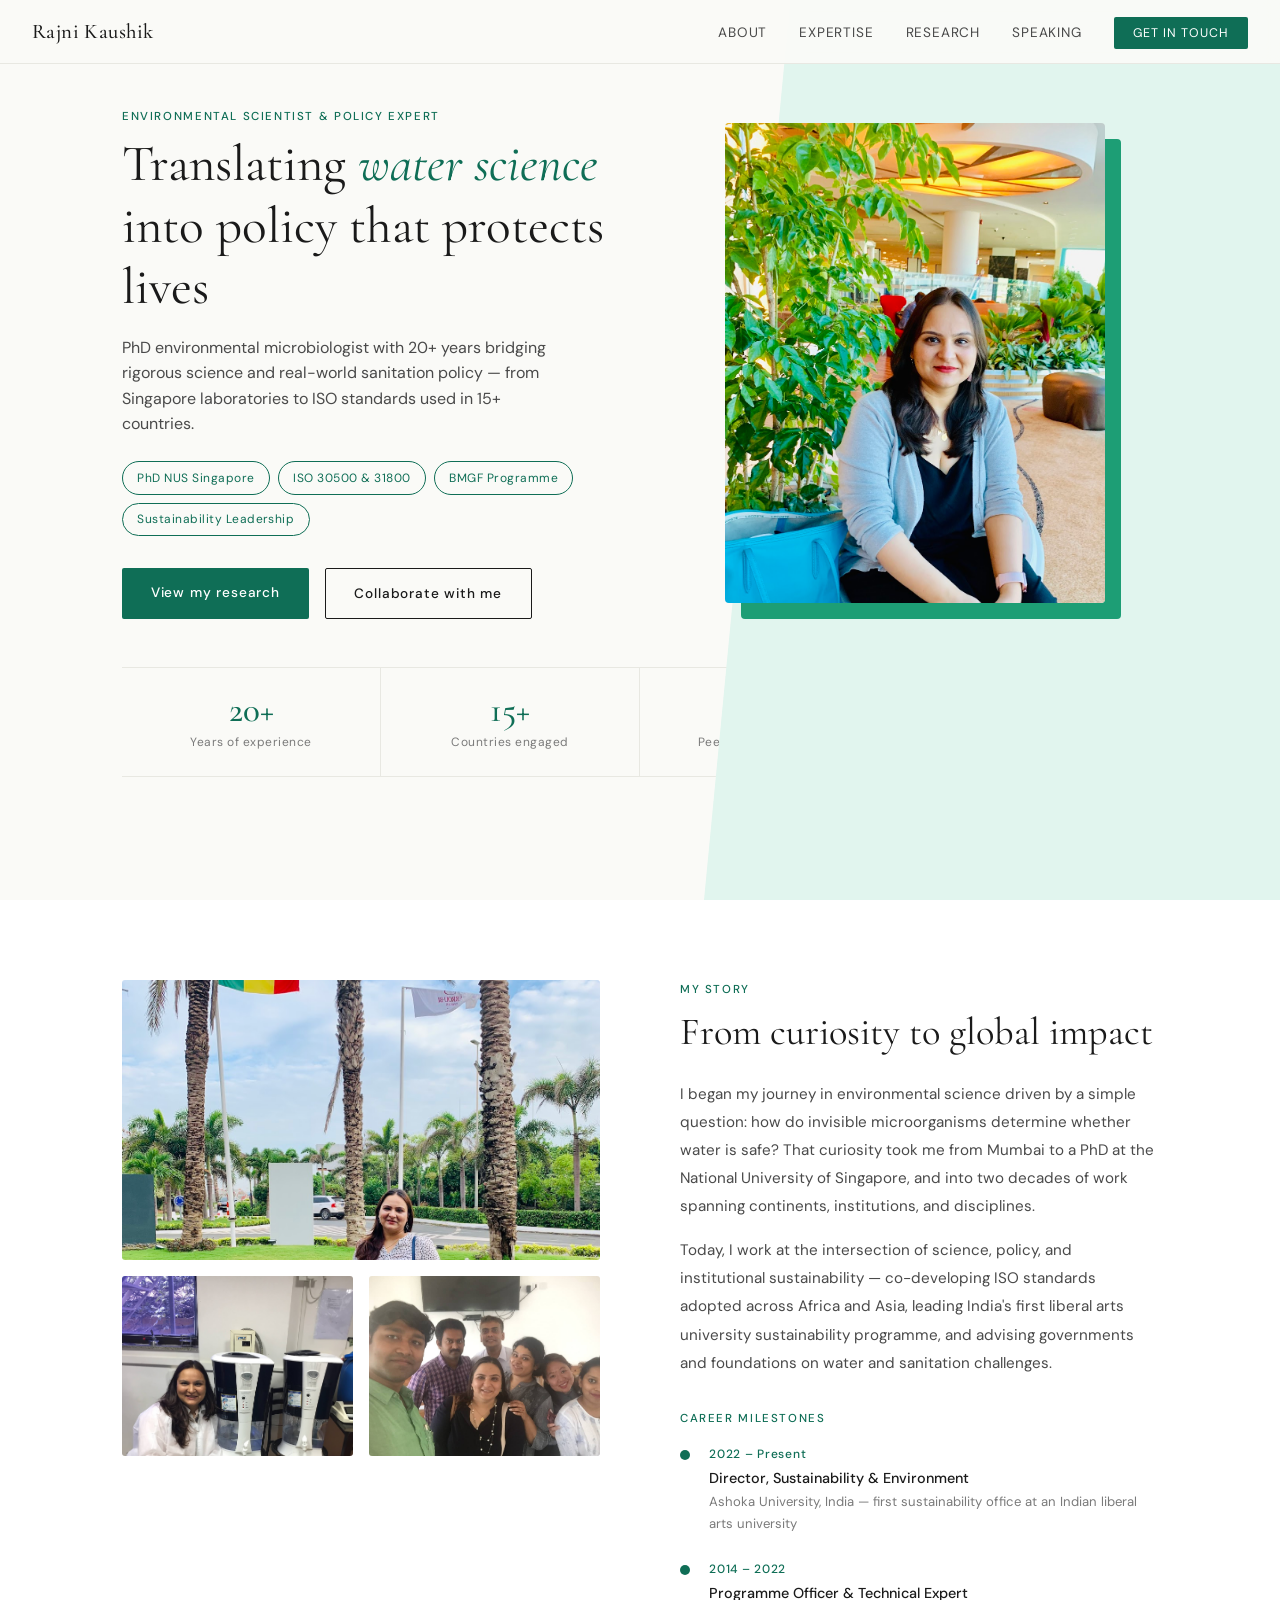
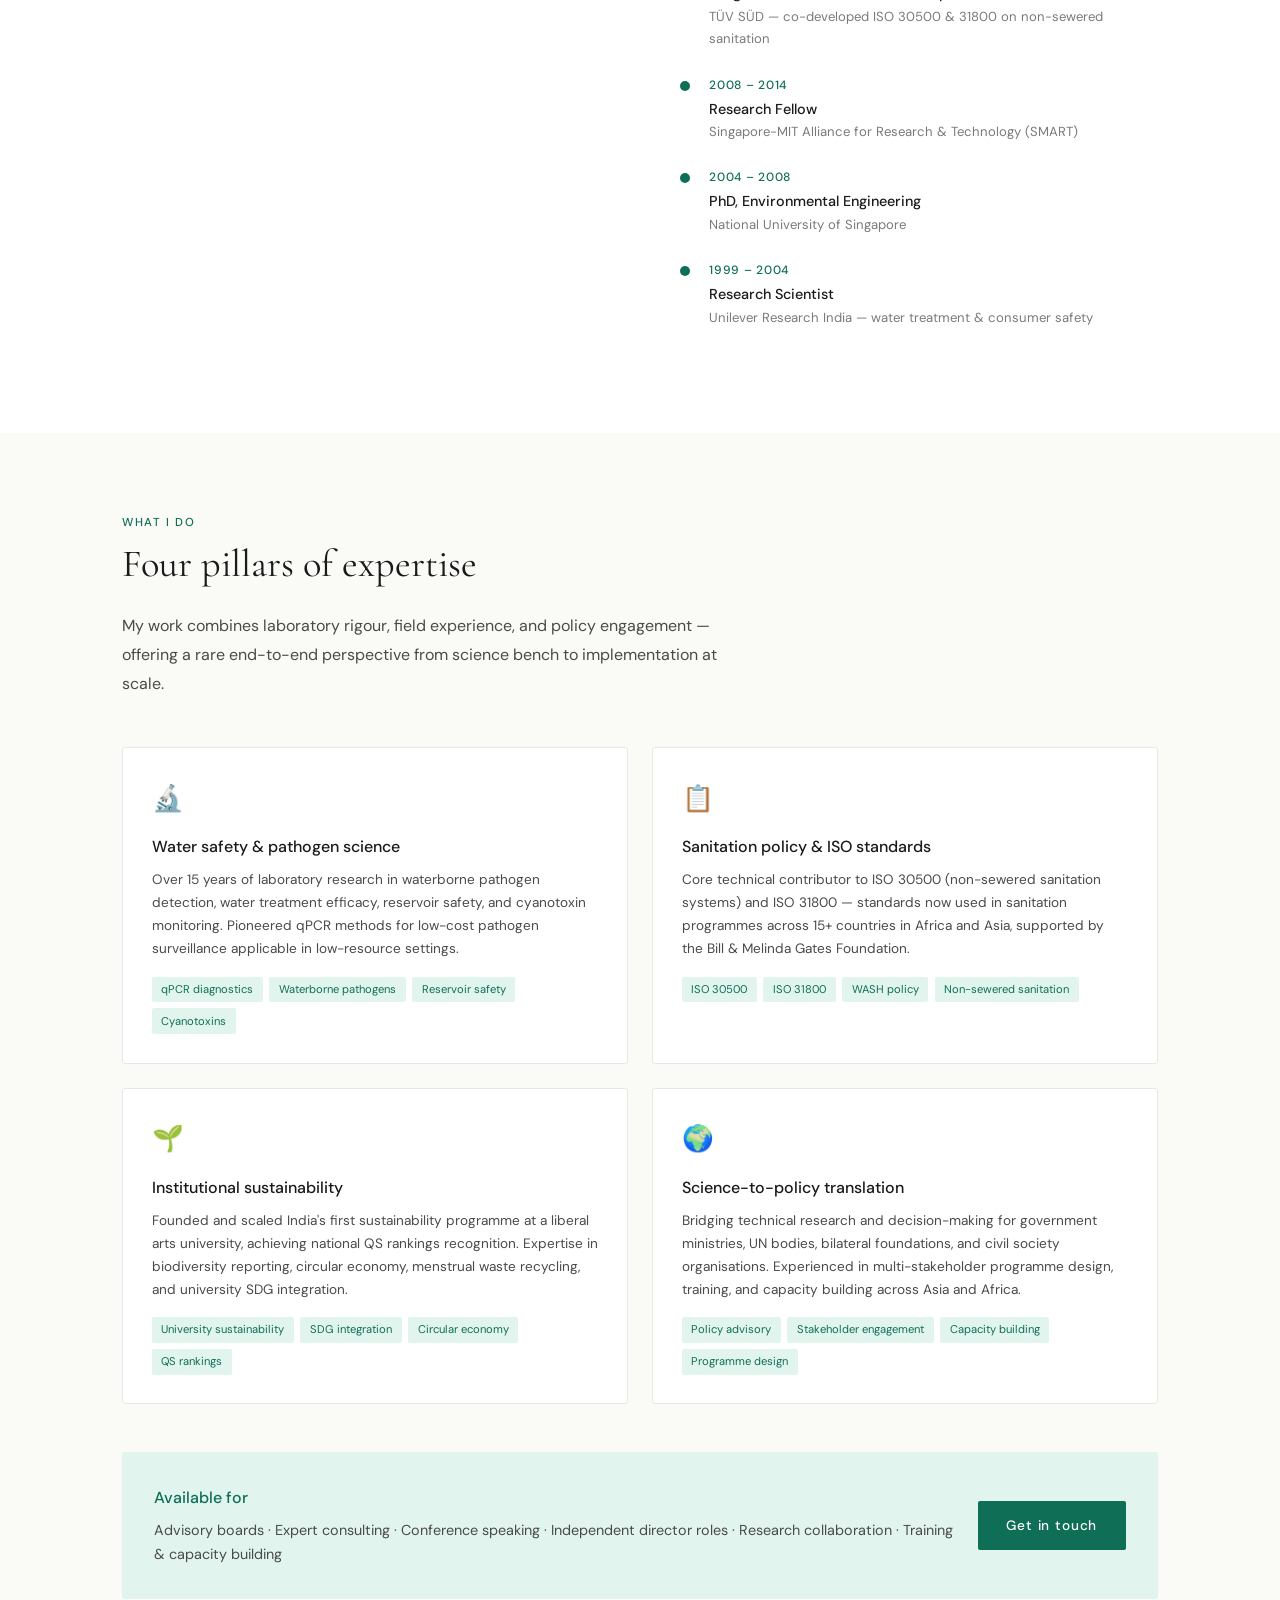
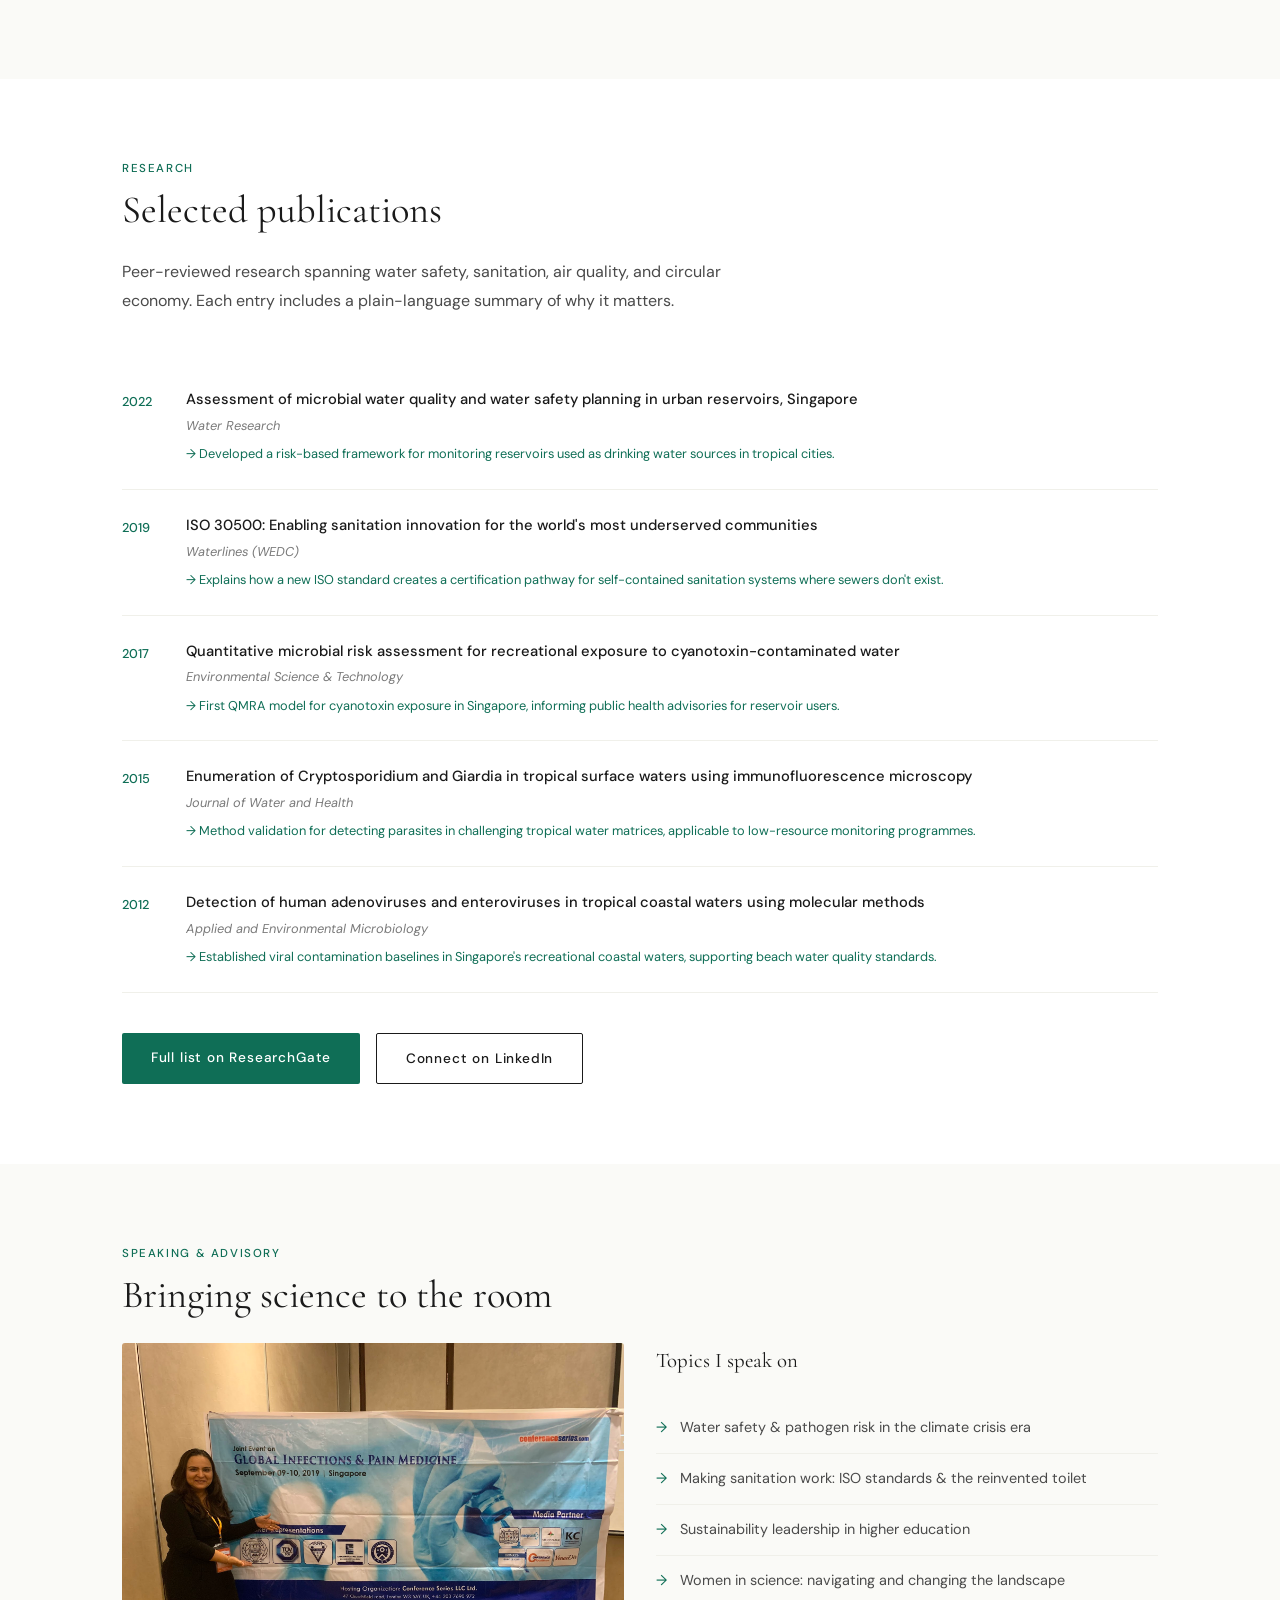
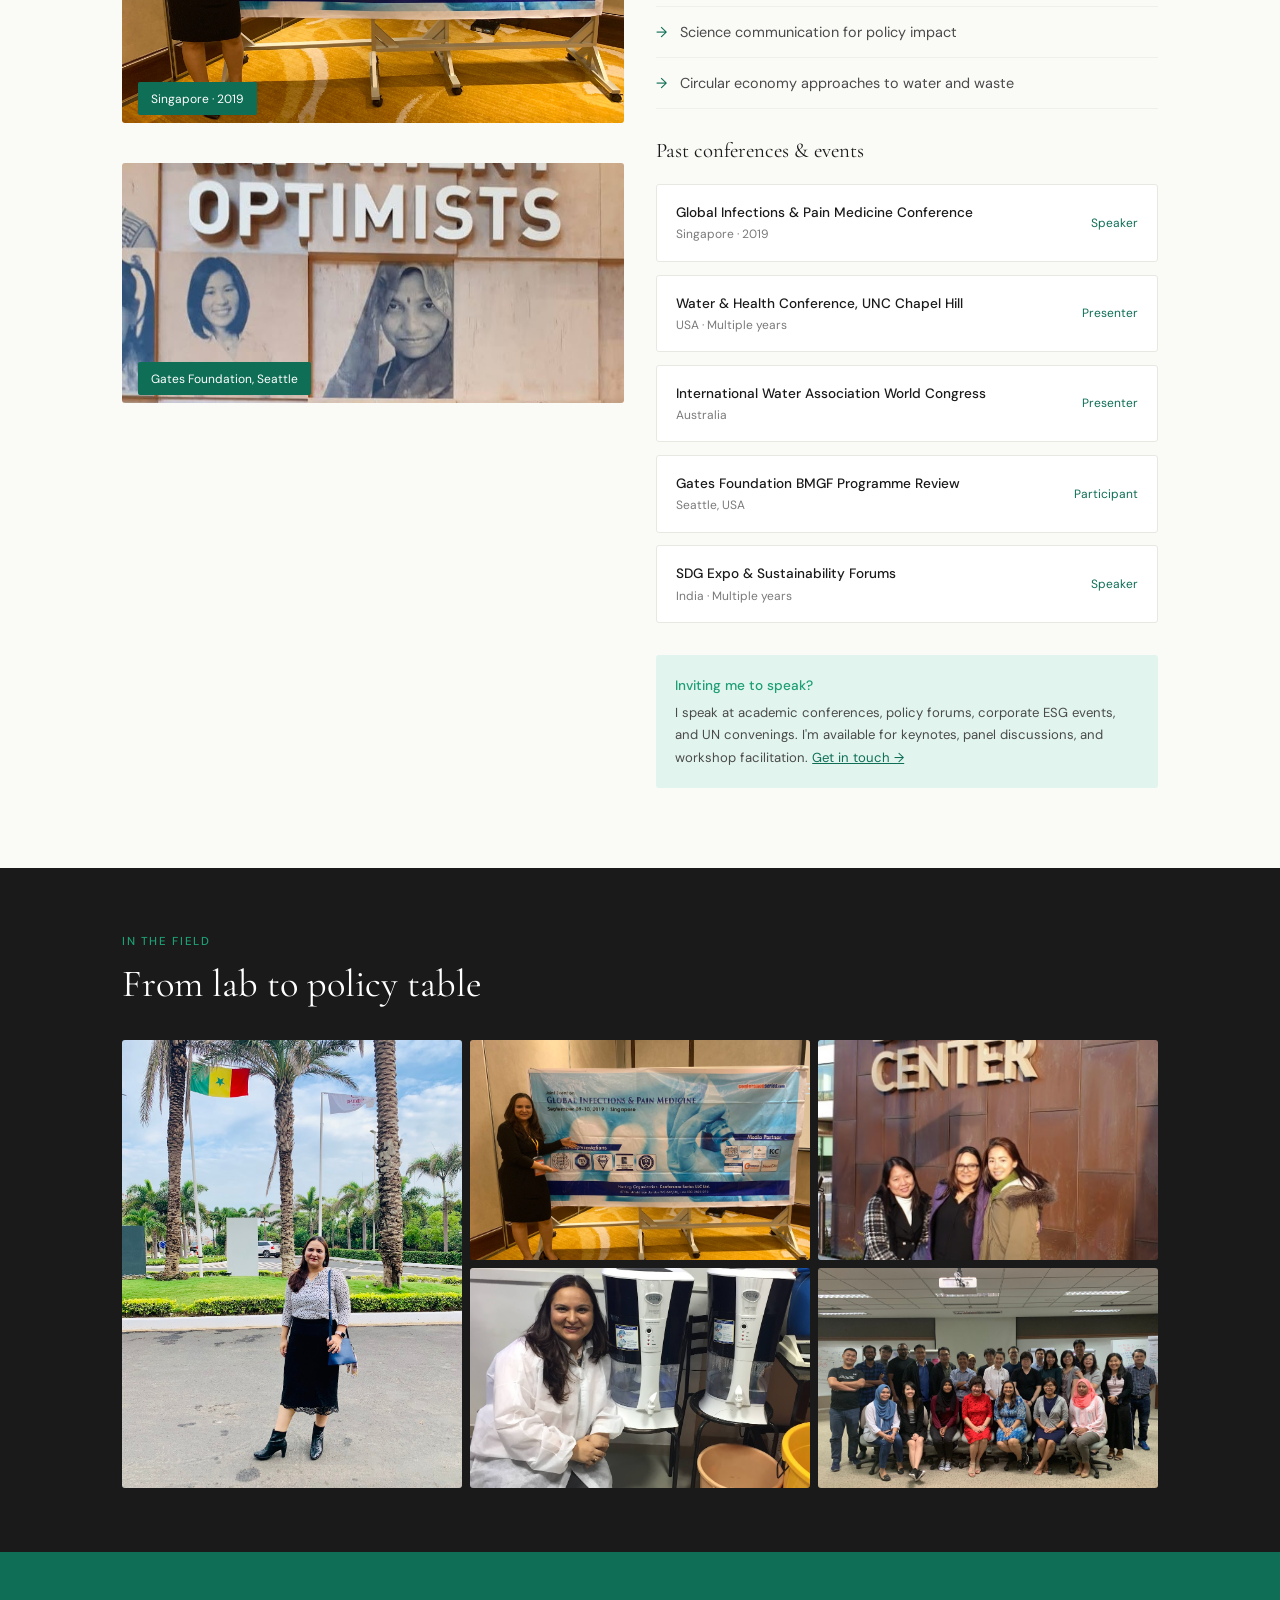
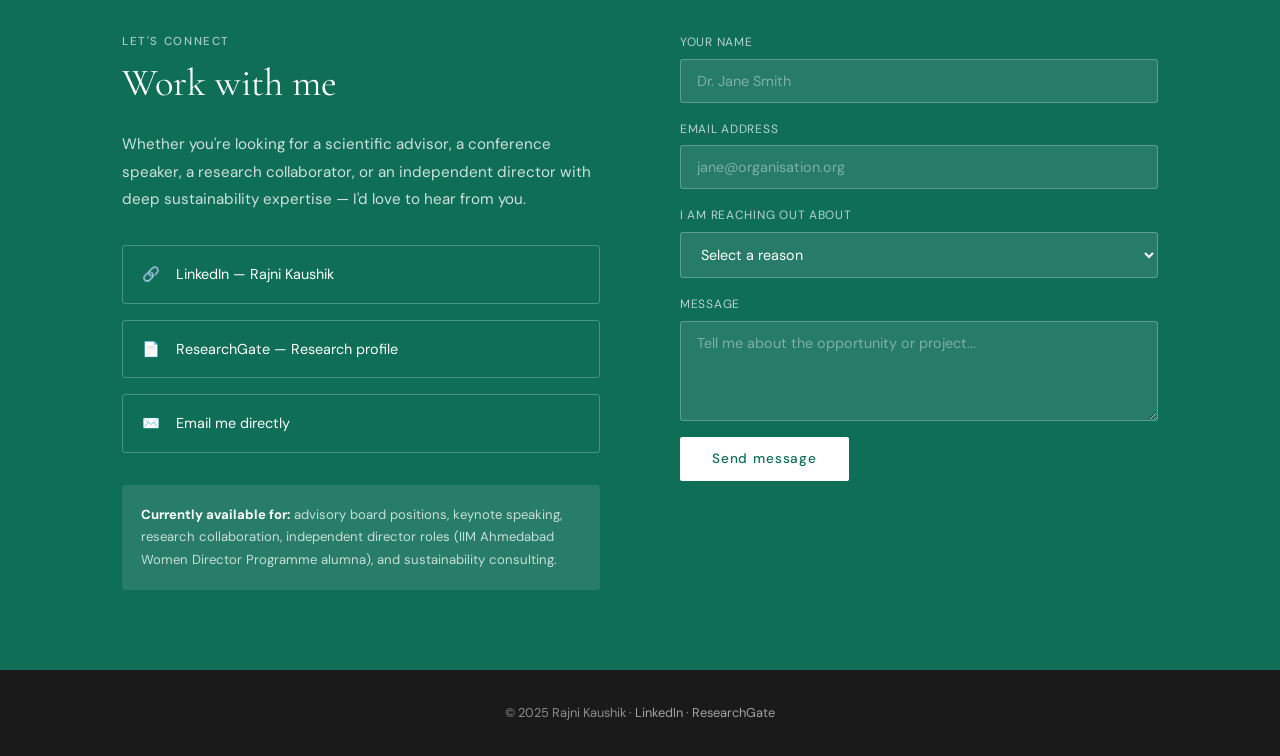
==== index.html @ 34697ee9 "Add files via upload" ====
<!DOCTYPE html>
<html lang="en">
<head>
  <meta charset="UTF-8" />
  <meta name="viewport" content="width=device-width, initial-scale=1.0" />
  <title>Rajni Kaushik — Water & Sanitation Scientist | Sustainability Leader</title>
  <meta name="description" content="Dr. Rajni Kaushik — Environmental microbiologist, ISO standards expert, and sustainability leader with 20+ years translating water and sanitation science into global policy." />
  <link rel="stylesheet" href="style.css" />
</head>
<body>

<nav id="navbar">
  <a href="#hero" class="nav-logo">Rajni Kaushik</a>
  <ul class="nav-links" id="navLinks">
    <li><a href="#about">About</a></li>
    <li><a href="#expertise">Expertise</a></li>
    <li><a href="#publications">Research</a></li>
    <li><a href="#speaking">Speaking</a></li>
    <li><a href="#contact" class="nav-cta">Get in touch</a></li>
  </ul>
  <button class="nav-toggle" id="navToggle" aria-label="Toggle menu">
    <span></span><span></span><span></span>
  </button>
</nav>

<!-- HERO -->
<section id="hero">
  <div class="container">
    <div class="hero-inner">
      <div class="hero-text">
        <p class="section-label">Environmental Scientist & Policy Expert</p>
        <h1>Translating <em>water science</em> into policy that protects lives</h1>
        <p class="hero-tagline">PhD environmental microbiologist with 20+ years bridging rigorous science and real-world sanitation policy — from Singapore laboratories to ISO standards used in 15+ countries.</p>
        <div class="pill-row">
          <span class="pill">PhD NUS Singapore</span>
          <span class="pill">ISO 30500 & 31800</span>
          <span class="pill">BMGF Programme</span>
          <span class="pill">Sustainability Leadership</span>
        </div>
        <div class="hero-btns">
          <a href="#publications" class="btn-primary">View my research</a>
          <a href="#contact" class="btn-outline">Collaborate with me</a>
        </div>
      </div>
      <div class="hero-photo-wrap">
        <img src="images/profile.jpg" alt="Rajni Kaushik" class="hero-photo" />
      </div>
    </div>

    <div class="stat-strip">
      <div class="stat-item">
        <div class="stat-num">20+</div>
        <div class="stat-label">Years of experience</div>
      </div>
      <div class="stat-item">
        <div class="stat-num">15+</div>
        <div class="stat-label">Countries engaged</div>
      </div>
      <div class="stat-item">
        <div class="stat-num">8+</div>
        <div class="stat-label">Peer-reviewed journals</div>
      </div>
      <div class="stat-item">
        <div class="stat-num">2</div>
        <div class="stat-label">ISO standards co-developed</div>
      </div>
    </div>
  </div>
</section>

<!-- ABOUT -->
<section id="about">
  <div class="container">
    <div class="about-grid">
      <div class="about-photos">
        <img src="images/fieldwork-senegal.jpg" alt="Rajni in Senegal during fieldwork" />
        <img src="images/lab.jpg" alt="Rajni in the laboratory" />
        <img src="images/team.jpg" alt="Rajni with research team" />
      </div>
      <div>
        <p class="section-label">My story</p>
        <h2 class="section-title">From curiosity to global impact</h2>
        <p style="color: var(--ink-soft); line-height: 1.85; margin-bottom: 1rem; font-size: 0.95rem;">I began my journey in environmental science driven by a simple question: how do invisible microorganisms determine whether water is safe? That curiosity took me from Mumbai to a PhD at the National University of Singapore, and into two decades of work spanning continents, institutions, and disciplines.</p>
        <p style="color: var(--ink-soft); line-height: 1.85; margin-bottom: 1.5rem; font-size: 0.95rem;">Today, I work at the intersection of science, policy, and institutional sustainability — co-developing ISO standards adopted across Africa and Asia, leading India's first liberal arts university sustainability programme, and advising governments and foundations on water and sanitation challenges.</p>

        <div class="timeline">
          <p class="section-label" style="margin-bottom: 1rem;">Career milestones</p>
          <div class="tl-item">
            <div class="tl-dot"></div>
            <div>
              <div class="tl-year">2022 – Present</div>
              <div class="tl-role">Director, Sustainability & Environment</div>
              <div class="tl-org">Ashoka University, India — first sustainability office at an Indian liberal arts university</div>
            </div>
          </div>
          <div class="tl-item">
            <div class="tl-dot"></div>
            <div>
              <div class="tl-year">2014 – 2022</div>
              <div class="tl-role">Programme Officer & Technical Expert</div>
              <div class="tl-org">TÜV SÜD — co-developed ISO 30500 & 31800 on non-sewered sanitation</div>
            </div>
          </div>
          <div class="tl-item">
            <div class="tl-dot"></div>
            <div>
              <div class="tl-year">2008 – 2014</div>
              <div class="tl-role">Research Fellow</div>
              <div class="tl-org">Singapore-MIT Alliance for Research & Technology (SMART)</div>
            </div>
          </div>
          <div class="tl-item">
            <div class="tl-dot"></div>
            <div>
              <div class="tl-year">2004 – 2008</div>
              <div class="tl-role">PhD, Environmental Engineering</div>
              <div class="tl-org">National University of Singapore</div>
            </div>
          </div>
          <div class="tl-item">
            <div class="tl-dot"></div>
            <div>
              <div class="tl-year">1999 – 2004</div>
              <div class="tl-role">Research Scientist</div>
              <div class="tl-org">Unilever Research India — water treatment & consumer safety</div>
            </div>
          </div>
        </div>
      </div>
    </div>
  </div>
</section>

<!-- EXPERTISE -->
<section id="expertise">
  <div class="container">
    <p class="section-label">What I do</p>
    <h2 class="section-title">Four pillars of expertise</h2>
    <p class="section-intro">My work combines laboratory rigour, field experience, and policy engagement — offering a rare end-to-end perspective from science bench to implementation at scale.</p>

    <div class="expertise-grid">
      <div class="exp-card">
        <div class="exp-icon">🔬</div>
        <h3 class="exp-title">Water safety & pathogen science</h3>
        <p class="exp-desc">Over 15 years of laboratory research in waterborne pathogen detection, water treatment efficacy, reservoir safety, and cyanotoxin monitoring. Pioneered qPCR methods for low-cost pathogen surveillance applicable in low-resource settings.</p>
        <div class="exp-tags">
          <span class="exp-tag">qPCR diagnostics</span>
          <span class="exp-tag">Waterborne pathogens</span>
          <span class="exp-tag">Reservoir safety</span>
          <span class="exp-tag">Cyanotoxins</span>
        </div>
      </div>

      <div class="exp-card">
        <div class="exp-icon">📋</div>
        <h3 class="exp-title">Sanitation policy & ISO standards</h3>
        <p class="exp-desc">Core technical contributor to ISO 30500 (non-sewered sanitation systems) and ISO 31800 — standards now used in sanitation programmes across 15+ countries in Africa and Asia, supported by the Bill & Melinda Gates Foundation.</p>
        <div class="exp-tags">
          <span class="exp-tag">ISO 30500</span>
          <span class="exp-tag">ISO 31800</span>
          <span class="exp-tag">WASH policy</span>
          <span class="exp-tag">Non-sewered sanitation</span>
        </div>
      </div>

      <div class="exp-card">
        <div class="exp-icon">🌱</div>
        <h3 class="exp-title">Institutional sustainability</h3>
        <p class="exp-desc">Founded and scaled India's first sustainability programme at a liberal arts university, achieving national QS rankings recognition. Expertise in biodiversity reporting, circular economy, menstrual waste recycling, and university SDG integration.</p>
        <div class="exp-tags">
          <span class="exp-tag">University sustainability</span>
          <span class="exp-tag">SDG integration</span>
          <span class="exp-tag">Circular economy</span>
          <span class="exp-tag">QS rankings</span>
        </div>
      </div>

      <div class="exp-card">
        <div class="exp-icon">🌍</div>
        <h3 class="exp-title">Science-to-policy translation</h3>
        <p class="exp-desc">Bridging technical research and decision-making for government ministries, UN bodies, bilateral foundations, and civil society organisations. Experienced in multi-stakeholder programme design, training, and capacity building across Asia and Africa.</p>
        <div class="exp-tags">
          <span class="exp-tag">Policy advisory</span>
          <span class="exp-tag">Stakeholder engagement</span>
          <span class="exp-tag">Capacity building</span>
          <span class="exp-tag">Programme design</span>
        </div>
      </div>
    </div>

    <div style="background: var(--teal-light); border-radius: 3px; padding: 2rem; display: flex; justify-content: space-between; align-items: center; flex-wrap: gap; gap: 1.5rem;">
      <div>
        <p style="font-size: 1rem; font-weight: 500; color: var(--teal); margin-bottom: 0.4rem;">Available for</p>
        <p style="font-size: 0.9rem; color: var(--ink-soft);">Advisory boards · Expert consulting · Conference speaking · Independent director roles · Research collaboration · Training & capacity building</p>
      </div>
      <a href="#contact" class="btn-primary" style="white-space: nowrap;">Get in touch</a>
    </div>
  </div>
</section>

<!-- PUBLICATIONS -->
<section id="publications">
  <div class="container">
    <p class="section-label">Research</p>
    <h2 class="section-title">Selected publications</h2>
    <p class="section-intro">Peer-reviewed research spanning water safety, sanitation, air quality, and circular economy. Each entry includes a plain-language summary of why it matters.</p>

    <ul class="pub-list">
      <li class="pub-item">
        <div class="pub-year">2022</div>
        <div>
          <div class="pub-title">Assessment of microbial water quality and water safety planning in urban reservoirs, Singapore</div>
          <div class="pub-journal">Water Research</div>
          <div class="pub-plain">→ Developed a risk-based framework for monitoring reservoirs used as drinking water sources in tropical cities.</div>
        </div>
      </li>
      <li class="pub-item">
        <div class="pub-year">2019</div>
        <div>
          <div class="pub-title">ISO 30500: Enabling sanitation innovation for the world's most underserved communities</div>
          <div class="pub-journal">Waterlines (WEDC)</div>
          <div class="pub-plain">→ Explains how a new ISO standard creates a certification pathway for self-contained sanitation systems where sewers don't exist.</div>
        </div>
      </li>
      <li class="pub-item">
        <div class="pub-year">2017</div>
        <div>
          <div class="pub-title">Quantitative microbial risk assessment for recreational exposure to cyanotoxin-contaminated water</div>
          <div class="pub-journal">Environmental Science & Technology</div>
          <div class="pub-plain">→ First QMRA model for cyanotoxin exposure in Singapore, informing public health advisories for reservoir users.</div>
        </div>
      </li>
      <li class="pub-item">
        <div class="pub-year">2015</div>
        <div>
          <div class="pub-title">Enumeration of Cryptosporidium and Giardia in tropical surface waters using immunofluorescence microscopy</div>
          <div class="pub-journal">Journal of Water and Health</div>
          <div class="pub-plain">→ Method validation for detecting parasites in challenging tropical water matrices, applicable to low-resource monitoring programmes.</div>
        </div>
      </li>
      <li class="pub-item">
        <div class="pub-year">2012</div>
        <div>
          <div class="pub-title">Detection of human adenoviruses and enteroviruses in tropical coastal waters using molecular methods</div>
          <div class="pub-journal">Applied and Environmental Microbiology</div>
          <div class="pub-plain">→ Established viral contamination baselines in Singapore's recreational coastal waters, supporting beach water quality standards.</div>
        </div>
      </li>
    </ul>

    <div style="display: flex; gap: 1rem; margin-top: 2.5rem; flex-wrap: wrap;">
      <a href="https://www.researchgate.net" target="_blank" class="btn-primary">Full list on ResearchGate</a>
      <a href="https://www.linkedin.com" target="_blank" class="btn-outline">Connect on LinkedIn</a>
    </div>
  </div>
</section>

<!-- SPEAKING -->
<section id="speaking">
  <div class="container">
    <p class="section-label">Speaking & advisory</p>
    <h2 class="section-title">Bringing science to the room</h2>

    <div class="speaking-grid">
      <div>
        <div class="speak-photo-wrap" style="margin-bottom: 2rem;">
          <img src="images/speaking.jpg" alt="Rajni speaking at Global Infections & Pain Medicine Conference, Singapore 2019" class="speak-photo" />
          <span class="speak-overlay">Singapore · 2019</span>
        </div>
        <div class="speak-photo-wrap">
          <img src="images/gates-optimists.jpg" alt="Rajni at Gates Foundation, Seattle" class="speak-photo" style="height: 240px; object-position: center 30%;" />
          <span class="speak-overlay">Gates Foundation, Seattle</span>
        </div>
      </div>

      <div>
        <h3 style="font-family: 'Cormorant Garamond', serif; font-size: 1.3rem; font-weight: 400; color: var(--ink); margin-bottom: 0.5rem;">Topics I speak on</h3>
        <ul class="speak-topics">
          <li>Water safety & pathogen risk in the climate crisis era</li>
          <li>Making sanitation work: ISO standards & the reinvented toilet</li>
          <li>Sustainability leadership in higher education</li>
          <li>Women in science: navigating and changing the landscape</li>
          <li>Science communication for policy impact</li>
          <li>Circular economy approaches to water and waste</li>
        </ul>

        <h3 style="font-family: 'Cormorant Garamond', serif; font-size: 1.3rem; font-weight: 400; color: var(--ink); margin: 1.5rem 0 1rem;">Past conferences & events</h3>
        <div class="conf-list">
          <div class="conf-item">
            <div>
              <div class="conf-name">Global Infections & Pain Medicine Conference</div>
              <div class="conf-loc">Singapore · 2019</div>
            </div>
            <span style="font-size: 0.75rem; color: var(--teal);">Speaker</span>
          </div>
          <div class="conf-item">
            <div>
              <div class="conf-name">Water & Health Conference, UNC Chapel Hill</div>
              <div class="conf-loc">USA · Multiple years</div>
            </div>
            <span style="font-size: 0.75rem; color: var(--teal);">Presenter</span>
          </div>
          <div class="conf-item">
            <div>
              <div class="conf-name">International Water Association World Congress</div>
              <div class="conf-loc">Australia</div>
            </div>
            <span style="font-size: 0.75rem; color: var(--teal);">Presenter</span>
          </div>
          <div class="conf-item">
            <div>
              <div class="conf-name">Gates Foundation BMGF Programme Review</div>
              <div class="conf-loc">Seattle, USA</div>
            </div>
            <span style="font-size: 0.75rem; color: var(--teal);">Participant</span>
          </div>
          <div class="conf-item">
            <div>
              <div class="conf-name">SDG Expo & Sustainability Forums</div>
              <div class="conf-loc">India · Multiple years</div>
            </div>
            <span style="font-size: 0.75rem; color: var(--teal);">Speaker</span>
          </div>
        </div>

        <div style="margin-top: 2rem; padding: 1.2rem; background: var(--teal-light); border-radius: 3px;">
          <p style="font-size: 0.85rem; color: var(--teal-mid); font-weight: 500; margin-bottom: 0.3rem;">Inviting me to speak?</p>
          <p style="font-size: 0.82rem; color: var(--ink-soft); line-height: 1.7;">I speak at academic conferences, policy forums, corporate ESG events, and UN convenings. I'm available for keynotes, panel discussions, and workshop facilitation. <a href="#contact" style="color: var(--teal);">Get in touch →</a></p>
        </div>
      </div>
    </div>
  </div>
</section>

<!-- GALLERY -->
<section id="gallery">
  <div class="container">
    <p class="section-label">In the field</p>
    <h2 class="section-title" style="margin-bottom: 2rem;">From lab to policy table</h2>
    <div class="gallery-grid">
      <div class="gallery-item tall">
        <img src="images/fieldwork-senegal.jpg" alt="Fieldwork in Senegal" />
      </div>
      <div class="gallery-item">
        <img src="images/speaking.jpg" alt="Speaking at conference" />
      </div>
      <div class="gallery-item">
        <img src="images/gates-foundation.jpg" alt="Bill & Melinda Gates Foundation" />
      </div>
      <div class="gallery-item">
        <img src="images/lab.jpg" alt="Laboratory research" />
      </div>
      <div class="gallery-item">
        <img src="images/workshop.jpg" alt="Workshop facilitation" />
      </div>
    </div>
  </div>
</section>

<!-- CONTACT -->
<section id="contact">
  <div class="container">
    <div class="contact-grid">
      <div>
        <p class="section-label">Let's connect</p>
        <h2 class="section-title" style="color: var(--white);">Work with me</h2>
        <p class="contact-intro">Whether you're looking for a scientific advisor, a conference speaker, a research collaborator, or an independent director with deep sustainability expertise — I'd love to hear from you.</p>

        <div class="contact-links">
          <a href="https://www.linkedin.com/in/rajnikaushik" target="_blank" class="contact-link">
            <span class="contact-link-icon">🔗</span>
            <span>LinkedIn — Rajni Kaushik</span>
          </a>
          <a href="https://www.researchgate.net" target="_blank" class="contact-link">
            <span class="contact-link-icon">📄</span>
            <span>ResearchGate — Research profile</span>
          </a>
          <a href="mailto:rajni.kaushik@email.com" class="contact-link">
            <span class="contact-link-icon">✉️</span>
            <span>Email me directly</span>
          </a>
        </div>

        <div style="margin-top: 2rem; padding: 1.2rem; background: rgba(255,255,255,0.1); border-radius: 3px;">
          <p style="font-size: 0.82rem; color: rgba(255,255,255,0.75); line-height: 1.7;"><strong style="color: white;">Currently available for:</strong> advisory board positions, keynote speaking, research collaboration, independent director roles (IIM Ahmedabad Women Director Programme alumna), and sustainability consulting.</p>
        </div>
      </div>

      <div>
        <form class="contact-form" onsubmit="handleSubmit(event)">
          <div class="form-group">
            <label for="name">Your name</label>
            <input type="text" id="name" placeholder="Dr. Jane Smith" required />
          </div>
          <div class="form-group">
            <label for="email">Email address</label>
            <input type="email" id="email" placeholder="jane@organisation.org" required />
          </div>
          <div class="form-group">
            <label for="reason">I am reaching out about</label>
            <select id="reason">
              <option value="">Select a reason</option>
              <option>Research collaboration</option>
              <option>Conference speaking / keynote</option>
              <option>Advisory board / consulting</option>
              <option>Independent director role</option>
              <option>Media / press enquiry</option>
              <option>Other</option>
            </select>
          </div>
          <div class="form-group">
            <label for="message">Message</label>
            <textarea id="message" placeholder="Tell me about the opportunity or project..."></textarea>
          </div>
          <button type="submit" class="btn-white">Send message</button>
        </form>
      </div>
    </div>
  </div>
</section>

<footer>
  <p>© 2025 Rajni Kaushik · <a href="https://www.linkedin.com/in/rajnikaushik" target="_blank">LinkedIn</a> · <a href="https://www.researchgate.net" target="_blank">ResearchGate</a></p>
</footer>

<script>
  const toggle = document.getElementById('navToggle');
  const links = document.getElementById('navLinks');
  toggle.addEventListener('click', () => links.classList.toggle('open'));
  links.querySelectorAll('a').forEach(a => a.addEventListener('click', () => links.classList.remove('open')));

  function handleSubmit(e) {
    e.preventDefault();
    const btn = e.target.querySelector('button');
    btn.textContent = 'Message sent ✓';
    btn.style.opacity = '0.7';
    btn.disabled = true;
  }
</script>
</body>
</html>
---- style.css ----
@import url('https://fonts.googleapis.com/css2?family=Cormorant+Garamond:ital,wght@0,300;0,400;0,500;0,600;1,300;1,400&family=DM+Sans:wght@300;400;500&display=swap');

:root {
  --teal: #0F6E56;
  --teal-light: #E1F5EE;
  --teal-mid: #1D9E75;
  --ink: #1a1a1a;
  --ink-soft: #4a4a4a;
  --ink-muted: #7a7a7a;
  --cream: #FAFAF7;
  --white: #ffffff;
  --border: #e8e8e2;
  --border-soft: #f0f0ea;
}
*, *::before, *::after { box-sizing: border-box; margin: 0; padding: 0; }
html { scroll-behavior: smooth; }
body { font-family: 'DM Sans', sans-serif; background: var(--cream); color: var(--ink); font-size: 16px; line-height: 1.7; -webkit-font-smoothing: antialiased; }

nav { position: fixed; top: 0; left: 0; right: 0; z-index: 100; background: rgba(250,250,247,0.95); backdrop-filter: blur(12px); border-bottom: 1px solid var(--border); padding: 0 2rem; height: 64px; display: flex; align-items: center; justify-content: space-between; }
.nav-logo { font-family: 'Cormorant Garamond', serif; font-size: 1.3rem; font-weight: 500; color: var(--ink); text-decoration: none; letter-spacing: 0.02em; }
.nav-links { display: flex; gap: 2rem; list-style: none; }
.nav-links a { text-decoration: none; color: var(--ink-soft); font-size: 0.85rem; font-weight: 400; letter-spacing: 0.06em; text-transform: uppercase; transition: color 0.2s; }
.nav-links a:hover { color: var(--teal); }
.nav-cta { background: var(--teal) !important; color: var(--white) !important; padding: 0.5rem 1.2rem; border-radius: 2px; font-size: 0.78rem !important; letter-spacing: 0.08em !important; }
.nav-toggle { display: none; background: none; border: none; cursor: pointer; flex-direction: column; gap: 5px; }
.nav-toggle span { display: block; width: 22px; height: 2px; background: var(--ink); }

section { padding: 5rem 0; }
.container { max-width: 1100px; margin: 0 auto; padding: 0 2rem; }

#hero { min-height: 100vh; display: flex; align-items: center; padding-top: 64px; background: var(--cream); position: relative; overflow: hidden; }
#hero::before { content: ''; position: absolute; top: 0; right: 0; width: 45%; height: 100%; background: var(--teal-light); clip-path: polygon(15% 0, 100% 0, 100% 100%, 0% 100%); }
.hero-inner { display: grid; grid-template-columns: 1fr 1fr; gap: 4rem; align-items: center; position: relative; z-index: 1; }
.hero-text h1 { font-family: 'Cormorant Garamond', serif; font-size: clamp(2.4rem, 4vw, 3.6rem); font-weight: 400; line-height: 1.2; color: var(--ink); margin-bottom: 1rem; }
.hero-text h1 em { font-style: italic; color: var(--teal); }
.hero-tagline { font-size: 1rem; color: var(--ink-soft); margin-bottom: 1.5rem; line-height: 1.6; max-width: 440px; }
.pill-row { display: flex; flex-wrap: wrap; gap: 0.5rem; margin-bottom: 2rem; }
.pill { font-size: 0.75rem; padding: 0.35rem 0.9rem; border: 1px solid var(--teal); border-radius: 20px; color: var(--teal); letter-spacing: 0.04em; }
.hero-btns { display: flex; gap: 1rem; flex-wrap: wrap; }
.btn-primary { background: var(--teal); color: var(--white); padding: 0.8rem 1.8rem; border-radius: 2px; text-decoration: none; font-size: 0.85rem; font-weight: 500; letter-spacing: 0.06em; transition: background 0.2s; display: inline-block; }
.btn-primary:hover { background: #0a5040; }
.btn-outline { border: 1.5px solid var(--ink); color: var(--ink); padding: 0.8rem 1.8rem; border-radius: 2px; text-decoration: none; font-size: 0.85rem; font-weight: 500; letter-spacing: 0.06em; transition: all 0.2s; display: inline-block; }
.btn-outline:hover { background: var(--ink); color: var(--white); }
.hero-photo-wrap { position: relative; display: flex; justify-content: center; }
.hero-photo { width: 380px; height: 480px; object-fit: cover; object-position: top center; border-radius: 4px; box-shadow: 16px 16px 0 var(--teal-mid); position: relative; z-index: 1; }
.stat-strip { display: grid; grid-template-columns: repeat(4, 1fr); border-top: 1px solid var(--border); border-bottom: 1px solid var(--border); margin-top: 3rem; }
.stat-item { padding: 1.5rem 0; text-align: center; border-right: 1px solid var(--border); }
.stat-item:last-child { border-right: none; }
.stat-num { font-family: 'Cormorant Garamond', serif; font-size: 2.2rem; font-weight: 500; color: var(--teal); line-height: 1; }
.stat-label { font-size: 0.75rem; color: var(--ink-muted); margin-top: 0.3rem; letter-spacing: 0.04em; }

.section-label { font-size: 0.72rem; letter-spacing: 0.14em; text-transform: uppercase; color: var(--teal); font-weight: 500; margin-bottom: 0.5rem; }
.section-title { font-family: 'Cormorant Garamond', serif; font-size: clamp(1.8rem, 3vw, 2.8rem); font-weight: 400; line-height: 1.25; color: var(--ink); margin-bottom: 1.5rem; }
.section-intro { max-width: 600px; color: var(--ink-soft); line-height: 1.8; margin-bottom: 3rem; }

#about { background: var(--white); }
.about-grid { display: grid; grid-template-columns: 1fr 1fr; gap: 5rem; align-items: start; }
.about-photos { display: grid; grid-template-columns: 1fr 1fr; gap: 1rem; }
.about-photos img { width: 100%; border-radius: 3px; object-fit: cover; }
.about-photos img:first-child { grid-column: 1 / -1; height: 280px; object-position: center 20%; }
.about-photos img:nth-child(2), .about-photos img:nth-child(3) { height: 180px; object-position: center top; }
.timeline { margin-top: 2rem; }
.tl-item { display: flex; gap: 1.2rem; margin-bottom: 1.5rem; }
.tl-dot { width: 10px; height: 10px; border-radius: 50%; background: var(--teal); flex-shrink: 0; margin-top: 6px; }
.tl-year { font-size: 0.75rem; font-weight: 500; color: var(--teal); letter-spacing: 0.06em; margin-bottom: 0.1rem; }
.tl-role { font-size: 0.9rem; font-weight: 500; color: var(--ink); }
.tl-org { font-size: 0.82rem; color: var(--ink-muted); }

#expertise { background: var(--cream); }
.expertise-grid { display: grid; grid-template-columns: repeat(2, 1fr); gap: 1.5rem; margin-bottom: 3rem; }
.exp-card { background: var(--white); border: 1px solid var(--border); padding: 1.8rem; border-radius: 3px; transition: box-shadow 0.2s, transform 0.2s; }
.exp-card:hover { box-shadow: 0 8px 24px rgba(0,0,0,0.07); transform: translateY(-2px); }
.exp-icon { font-size: 1.6rem; margin-bottom: 0.8rem; }
.exp-title { font-size: 1rem; font-weight: 500; color: var(--ink); margin-bottom: 0.5rem; }
.exp-desc { font-size: 0.85rem; color: var(--ink-soft); line-height: 1.7; }
.exp-tags { display: flex; flex-wrap: wrap; gap: 0.4rem; margin-top: 1rem; }
.exp-tag { font-size: 0.7rem; padding: 0.2rem 0.6rem; background: var(--teal-light); color: var(--teal); border-radius: 2px; }

#publications { background: var(--white); }
.pub-list { list-style: none; }
.pub-item { padding: 1.5rem 0; border-bottom: 1px solid var(--border-soft); display: grid; grid-template-columns: auto 1fr; gap: 1.5rem; align-items: start; }
.pub-year { font-size: 0.8rem; font-weight: 500; color: var(--teal); min-width: 40px; padding-top: 3px; }
.pub-title { font-size: 0.92rem; font-weight: 500; color: var(--ink); margin-bottom: 0.3rem; line-height: 1.5; }
.pub-journal { font-size: 0.8rem; color: var(--ink-muted); font-style: italic; }
.pub-plain { font-size: 0.8rem; color: var(--teal); margin-top: 0.4rem; }

#speaking { background: var(--cream); }
.speaking-grid { display: grid; grid-template-columns: 1fr 1fr; gap: 2rem; }
.speak-photo-wrap { position: relative; }
.speak-photo { width: 100%; height: 380px; object-fit: cover; object-position: top; border-radius: 3px; }
.speak-overlay { position: absolute; bottom: 1rem; left: 1rem; background: var(--teal); color: var(--white); font-size: 0.75rem; padding: 0.4rem 0.8rem; border-radius: 2px; }
.speak-topics { list-style: none; margin: 1.5rem 0; }
.speak-topics li { padding: 0.8rem 0; border-bottom: 1px solid var(--border-soft); font-size: 0.9rem; color: var(--ink-soft); display: flex; align-items: center; gap: 0.8rem; }
.speak-topics li::before { content: '→'; color: var(--teal); }
.conf-list { display: flex; flex-direction: column; gap: 0.8rem; }
.conf-item { background: var(--white); border: 1px solid var(--border); padding: 1rem 1.2rem; border-radius: 3px; display: flex; justify-content: space-between; align-items: center; }
.conf-name { font-size: 0.85rem; font-weight: 500; color: var(--ink); }
.conf-loc { font-size: 0.75rem; color: var(--ink-muted); }

#gallery { background: var(--ink); padding: 4rem 0; }
#gallery .section-label { color: var(--teal-mid); }
#gallery .section-title { color: var(--white); }
.gallery-grid { display: grid; grid-template-columns: repeat(3, 1fr); grid-template-rows: 220px 220px; gap: 8px; }
.gallery-item { overflow: hidden; border-radius: 3px; }
.gallery-item img { width: 100%; height: 100%; object-fit: cover; transition: transform 0.4s; }
.gallery-item img:hover { transform: scale(1.04); }
.gallery-item.tall { grid-row: span 2; }

#contact { background: var(--teal); }
#contact .section-label { color: rgba(255,255,255,0.65); }
#contact .section-title { color: var(--white); }
.contact-grid { display: grid; grid-template-columns: 1fr 1fr; gap: 5rem; align-items: start; }
.contact-intro { color: rgba(255,255,255,0.8); line-height: 1.8; margin-bottom: 2rem; font-size: 0.95rem; }
.contact-links { display: flex; flex-direction: column; gap: 1rem; }
.contact-link { display: flex; align-items: center; gap: 1rem; color: var(--white); text-decoration: none; font-size: 0.9rem; padding: 1rem 1.2rem; border: 1px solid rgba(255,255,255,0.25); border-radius: 3px; transition: background 0.2s; }
.contact-link:hover { background: rgba(255,255,255,0.1); }
.contact-form { display: flex; flex-direction: column; gap: 1rem; }
.form-group { display: flex; flex-direction: column; gap: 0.4rem; }
.form-group label { font-size: 0.75rem; color: rgba(255,255,255,0.7); letter-spacing: 0.06em; text-transform: uppercase; }
.form-group input, .form-group select, .form-group textarea { background: rgba(255,255,255,0.1); border: 1px solid rgba(255,255,255,0.25); border-radius: 3px; padding: 0.75rem 1rem; color: var(--white); font-family: 'DM Sans', sans-serif; font-size: 0.9rem; outline: none; }
.form-group input::placeholder, .form-group textarea::placeholder { color: rgba(255,255,255,0.4); }
.form-group select option { background: #0F6E56; color: white; }
.form-group textarea { resize: vertical; min-height: 100px; }
.btn-white { background: var(--white); color: var(--teal); border: none; padding: 0.85rem 2rem; border-radius: 2px; font-family: 'DM Sans', sans-serif; font-size: 0.85rem; font-weight: 500; letter-spacing: 0.06em; cursor: pointer; transition: opacity 0.2s; align-self: flex-start; }
.btn-white:hover { opacity: 0.9; }

footer { background: var(--ink); color: rgba(255,255,255,0.5); text-align: center; padding: 2rem; font-size: 0.8rem; }
footer a { color: rgba(255,255,255,0.6); text-decoration: none; }

@media (max-width: 768px) {
  .nav-links { display: none; }
  .nav-toggle { display: flex; }
  .nav-links.open { display: flex; flex-direction: column; position: absolute; top: 64px; left: 0; right: 0; background: var(--cream); border-bottom: 1px solid var(--border); padding: 1.5rem 2rem; gap: 1.2rem; }
  #hero::before { display: none; }
  .hero-inner { grid-template-columns: 1fr; text-align: center; }
  .hero-photo { width: 240px; height: 300px; box-shadow: 8px 8px 0 var(--teal-mid); }
  .hero-photo-wrap { order: -1; }
  .pill-row, .hero-btns { justify-content: center; }
  .stat-strip { grid-template-columns: repeat(2, 1fr); }
  .about-grid, .expertise-grid, .speaking-grid, .contact-grid { grid-template-columns: 1fr; }
  .gallery-grid { grid-template-columns: 1fr 1fr; grid-template-rows: auto; }
  .gallery-item.tall { grid-row: span 1; }
  .gallery-item { height: 160px; }
}
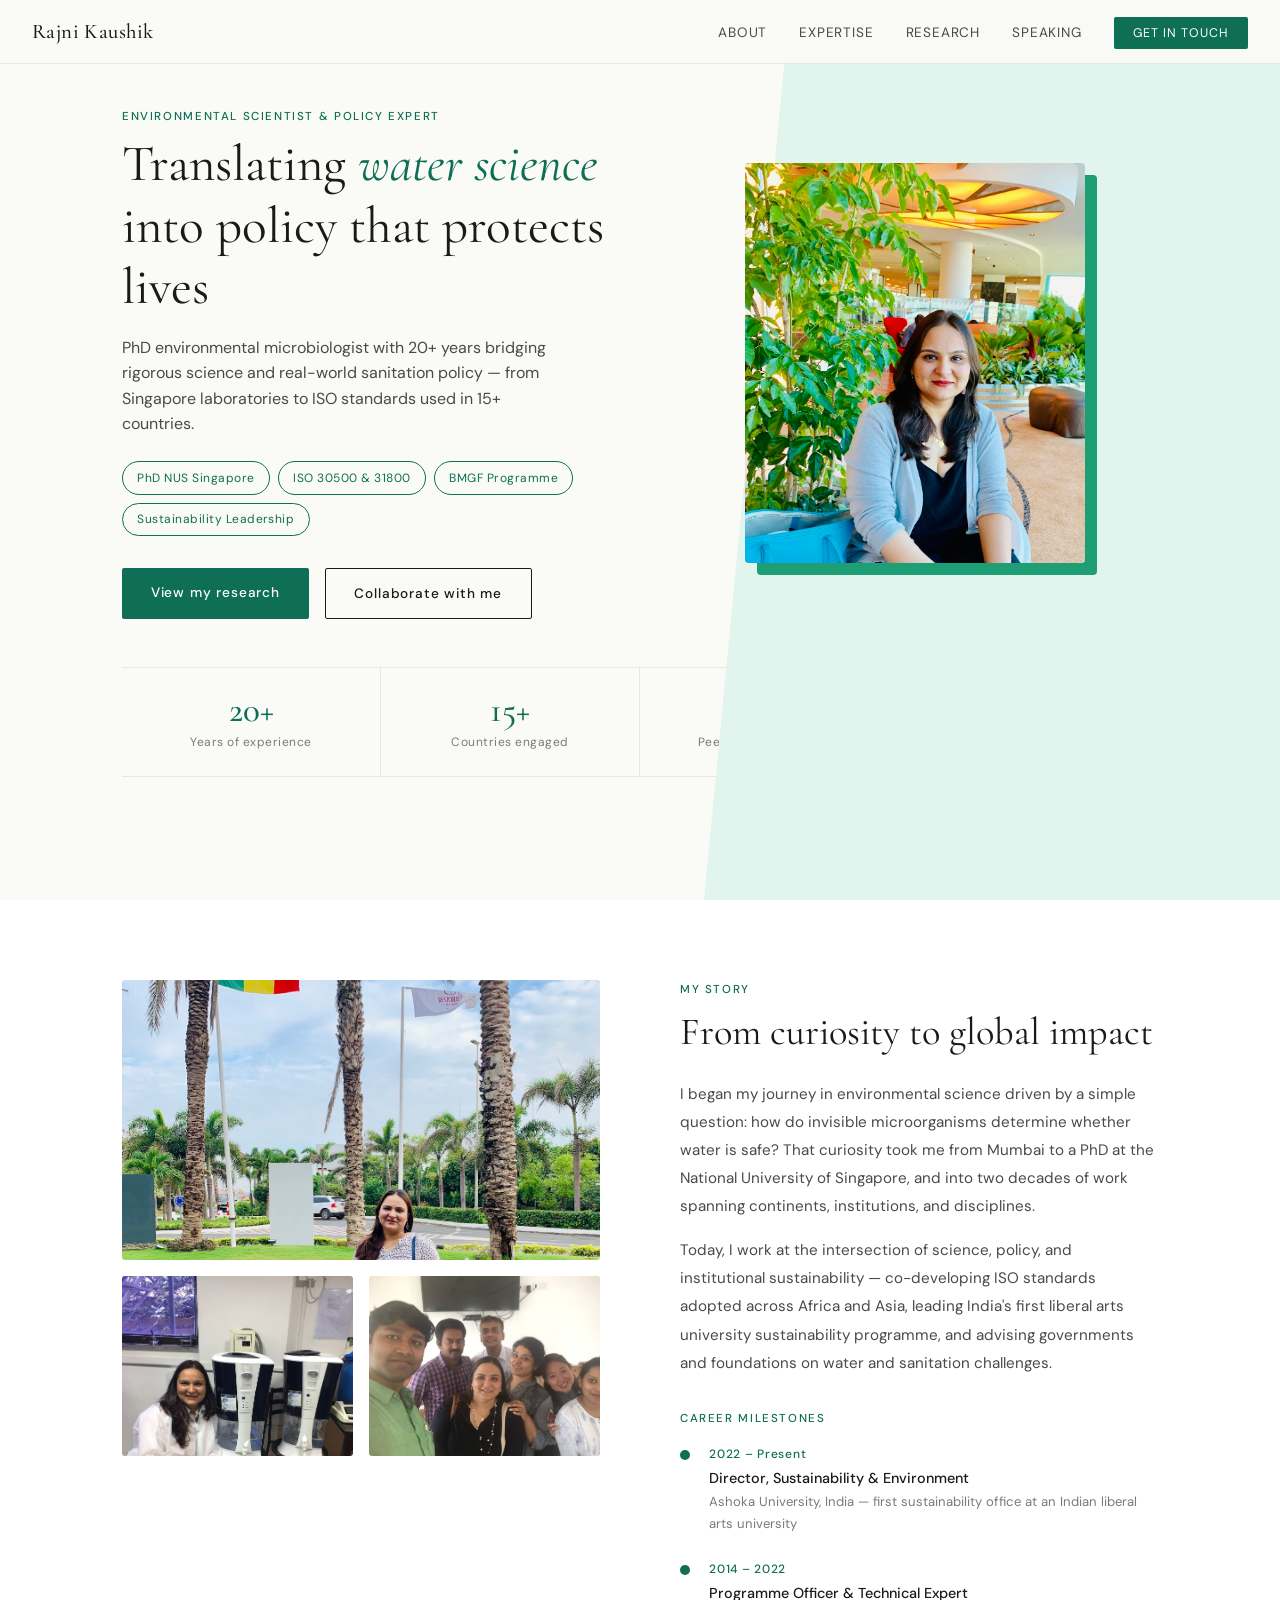
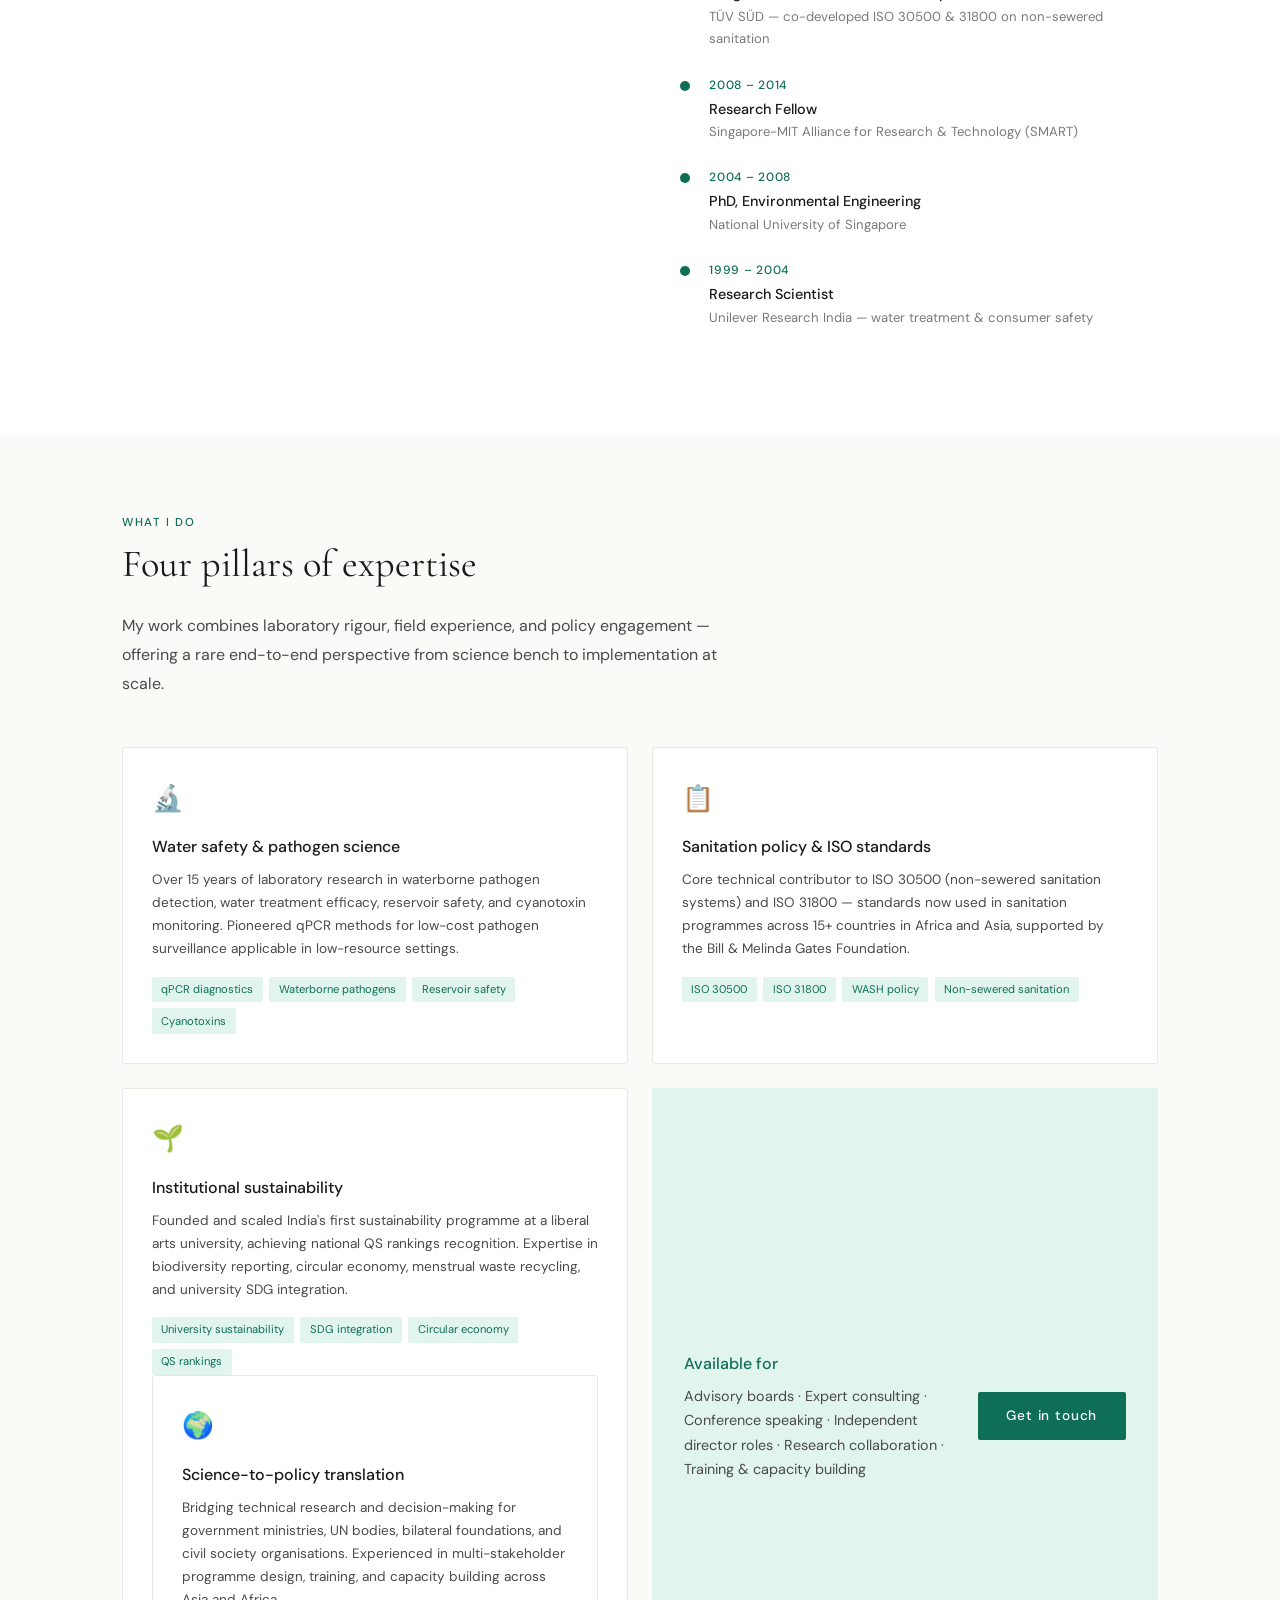
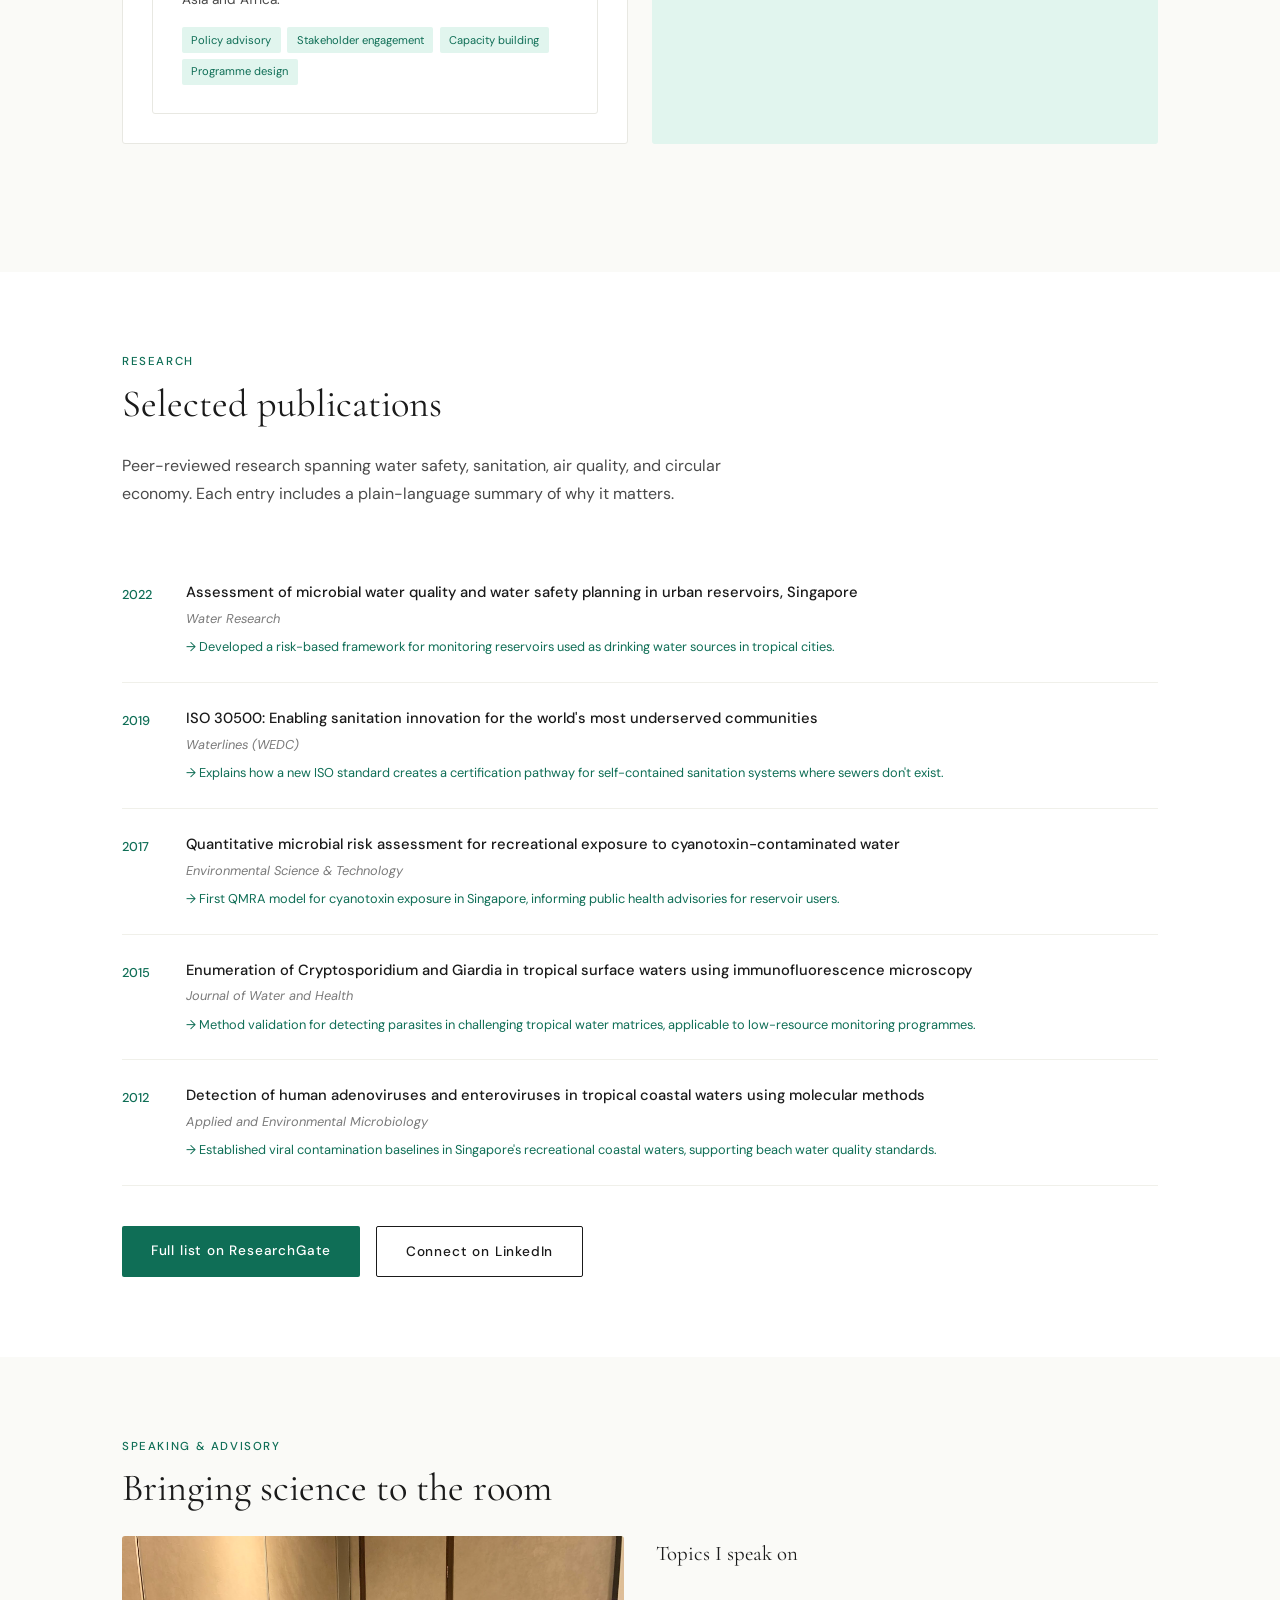
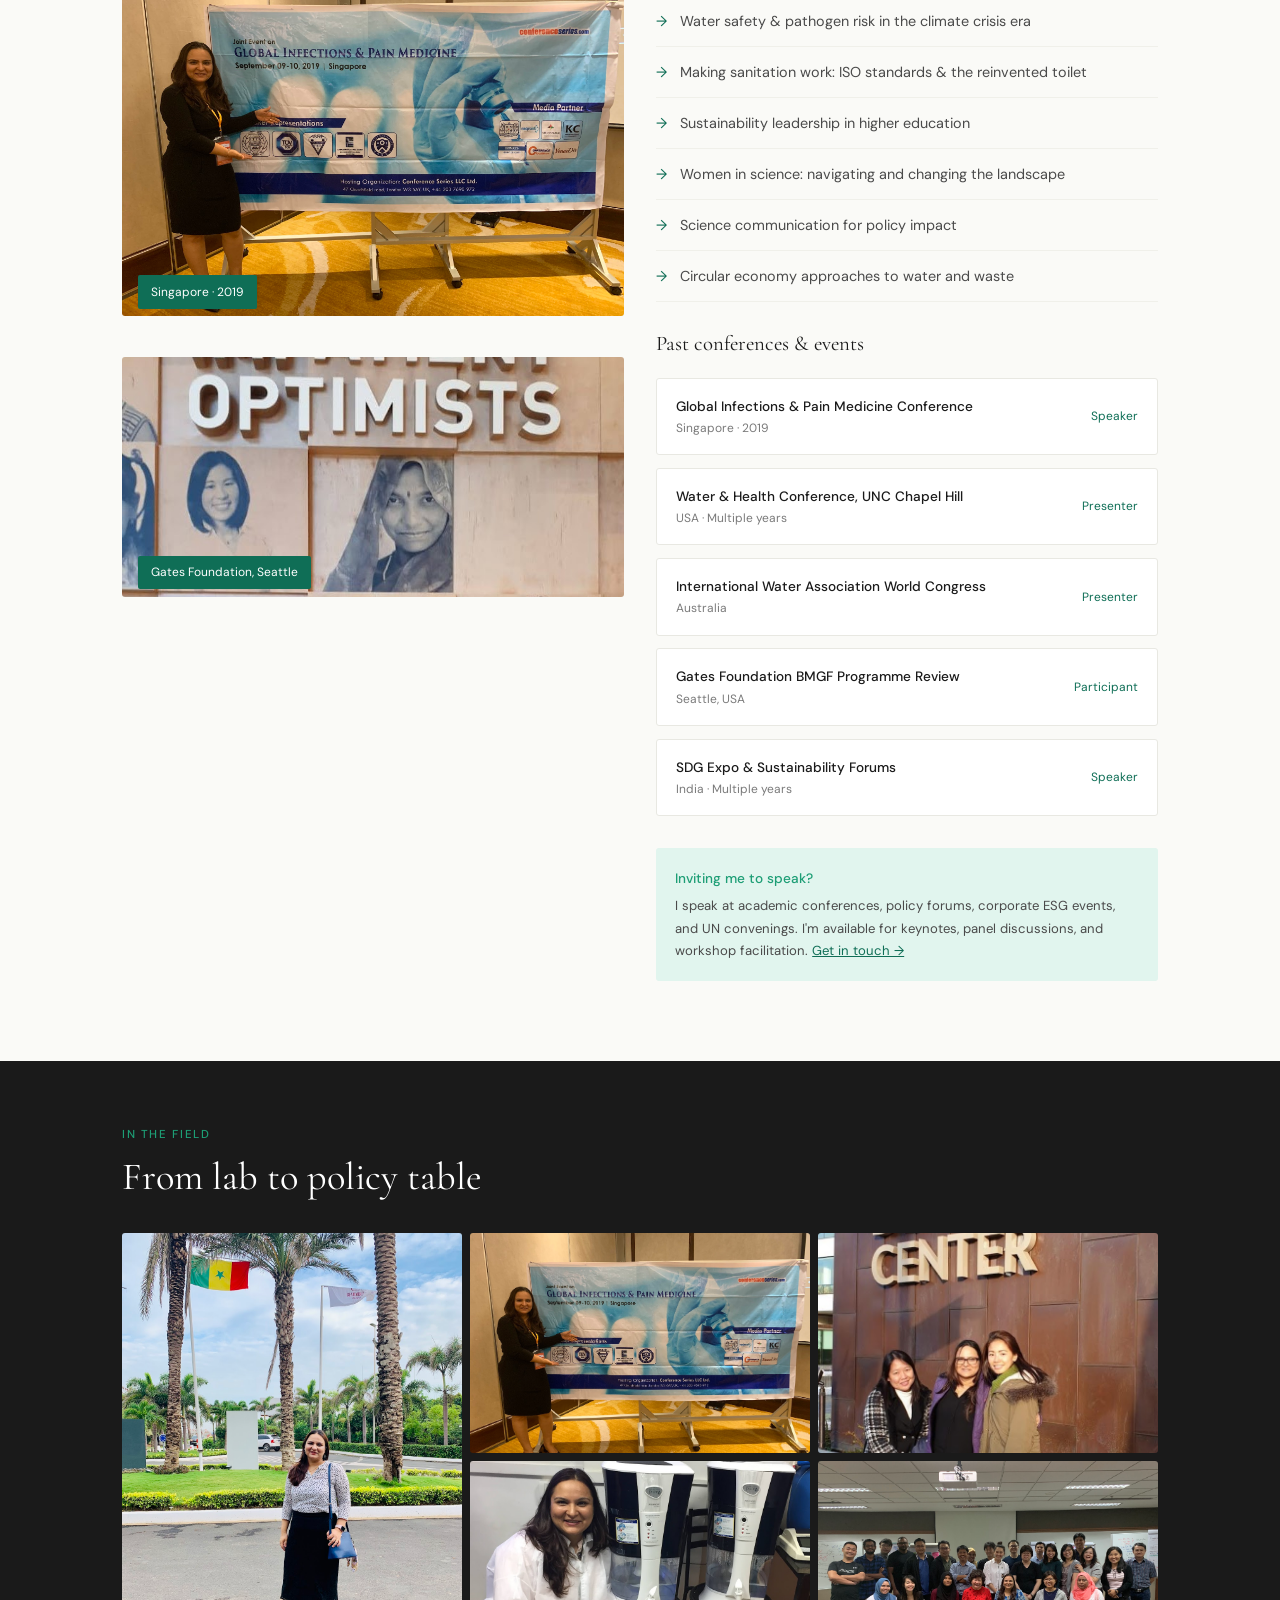
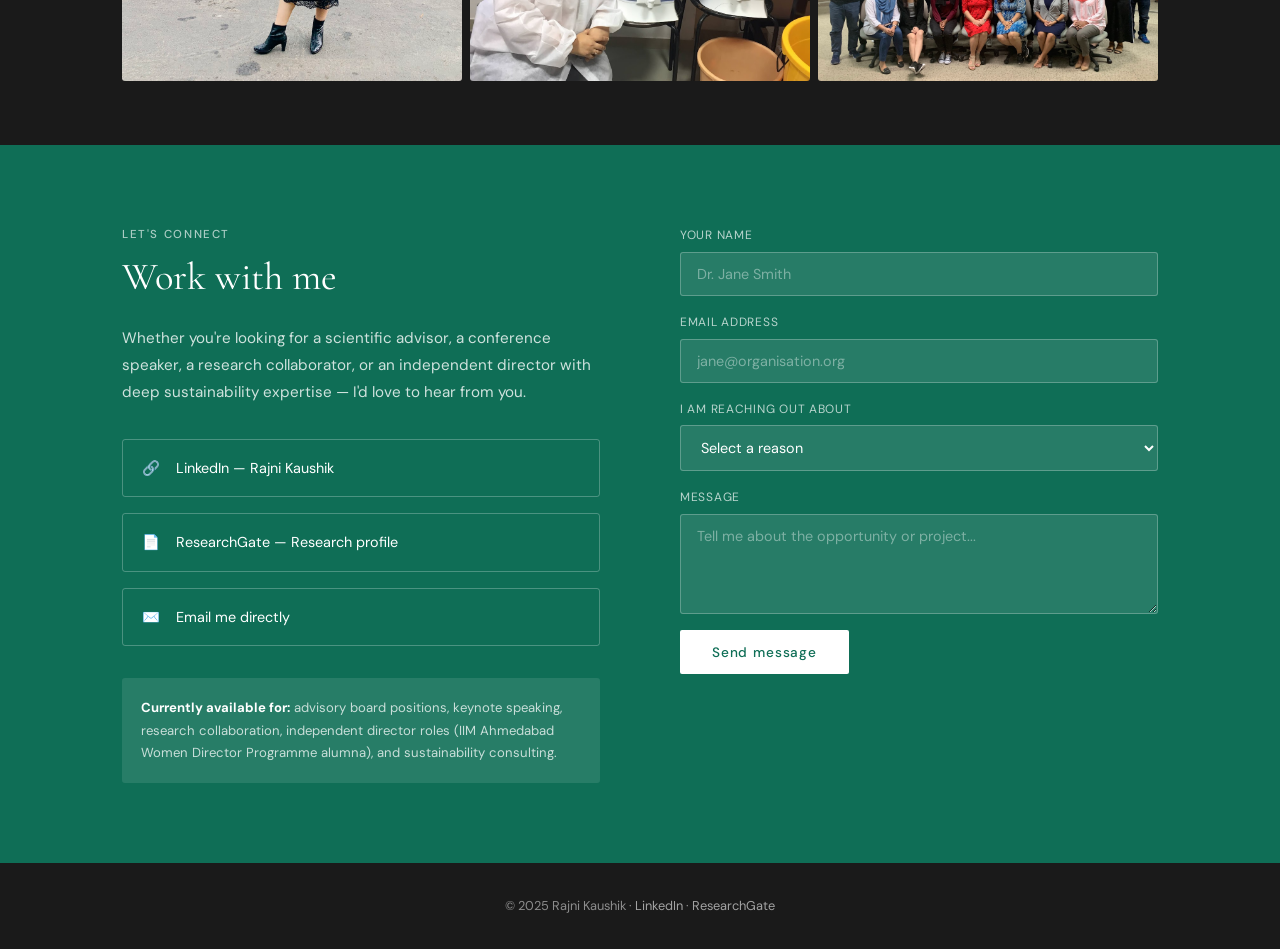
==== commit 92b6ec04: "Update index.html" ====
--- a/index.html
+++ b/index.html
@@ -172,7 +172,7 @@
           <span class="exp-tag">SDG integration</span>
           <span class="exp-tag">Circular economy</span>
           <span class="exp-tag">QS rankings</span>
-        </div>
+        </div
       </div>
 
       <div class="exp-card">
@@ -249,8 +249,8 @@
     </ul>
 
     <div style="display: flex; gap: 1rem; margin-top: 2.5rem; flex-wrap: wrap;">
-      <a href="https://www.researchgate.net" target="_blank" class="btn-primary">Full list on ResearchGate</a>
-      <a href="https://www.linkedin.com" target="_blank" class="btn-outline">Connect on LinkedIn</a>
+      <a href="https://www.researchgate.net/profile/Rajni_Kaushik2" target="_blank" class="btn-primary">Full list on ResearchGate</a>
+      <a href="https://www.linkedin.com/pub/rajnikaushik/9/aa4/494" target="_blank" class="btn-outline">Connect on LinkedIn</a>
     </div>
   </div>
 </section>
@@ -367,15 +367,15 @@
         <p class="contact-intro">Whether you're looking for a scientific advisor, a conference speaker, a research collaborator, or an independent director with deep sustainability expertise — I'd love to hear from you.</p>
 
         <div class="contact-links">
-          <a href="https://www.linkedin.com/in/rajnikaushik" target="_blank" class="contact-link">
+          <a href="https://www.linkedin.com/pub/rajnikaushik/9/aa4/494" target="_blank" class="contact-link">
             <span class="contact-link-icon">🔗</span>
             <span>LinkedIn — Rajni Kaushik</span>
           </a>
-          <a href="https://www.researchgate.net" target="_blank" class="contact-link">
+          <a href="https://www.researchgate.net/profile/Rajni_Kaushik2" target="_blank" class="contact-link">
             <span class="contact-link-icon">📄</span>
             <span>ResearchGate — Research profile</span>
           </a>
-          <a href="mailto:rajni.kaushik@email.com" class="contact-link">
+          <a href="mailto:rajni.kaushik@gmail.com" class="contact-link">
             <span class="contact-link-icon">✉️</span>
             <span>Email me directly</span>
           </a>
@@ -420,7 +420,7 @@
 </section>
 
 <footer>
-  <p>© 2025 Rajni Kaushik · <a href="https://www.linkedin.com/in/rajnikaushik" target="_blank">LinkedIn</a> · <a href="https://www.researchgate.net" target="_blank">ResearchGate</a></p>
+  <p>© 2025 Rajni Kaushik · <a href="https://www.http://linkedin.com/pub/rajnikaushik/9/aa4/494" target="_blank">LinkedIn</a> · <a href="https://http://researchgate.net/profile/Rajni_Kaushik2" target="_blank">ResearchGate</a></p>
 </footer>
 
 <script>
--- a/style.css
+++ b/style.css
@@ -42,7 +42,7 @@
 .btn-outline { border: 1.5px solid var(--ink); color: var(--ink); padding: 0.8rem 1.8rem; border-radius: 2px; text-decoration: none; font-size: 0.85rem; font-weight: 500; letter-spacing: 0.06em; transition: all 0.2s; display: inline-block; }
 .btn-outline:hover { background: var(--ink); color: var(--white); }
 .hero-photo-wrap { position: relative; display: flex; justify-content: center; }
-.hero-photo { width: 380px; height: 480px; object-fit: cover; object-position: top center; border-radius: 4px; box-shadow: 16px 16px 0 var(--teal-mid); position: relative; z-index: 1; }
+.hero-photo { width: 340px; height: 400px; object-fit: cover; object-position: top center; border-radius: 4px; box-shadow: 12px 12px 0 var(--teal-mid); position: relative; z-index: 1; }
 .stat-strip { display: grid; grid-template-columns: repeat(4, 1fr); border-top: 1px solid var(--border); border-bottom: 1px solid var(--border); margin-top: 3rem; }
 .stat-item { padding: 1.5rem 0; text-align: center; border-right: 1px solid var(--border); }
 .stat-item:last-child { border-right: none; }
